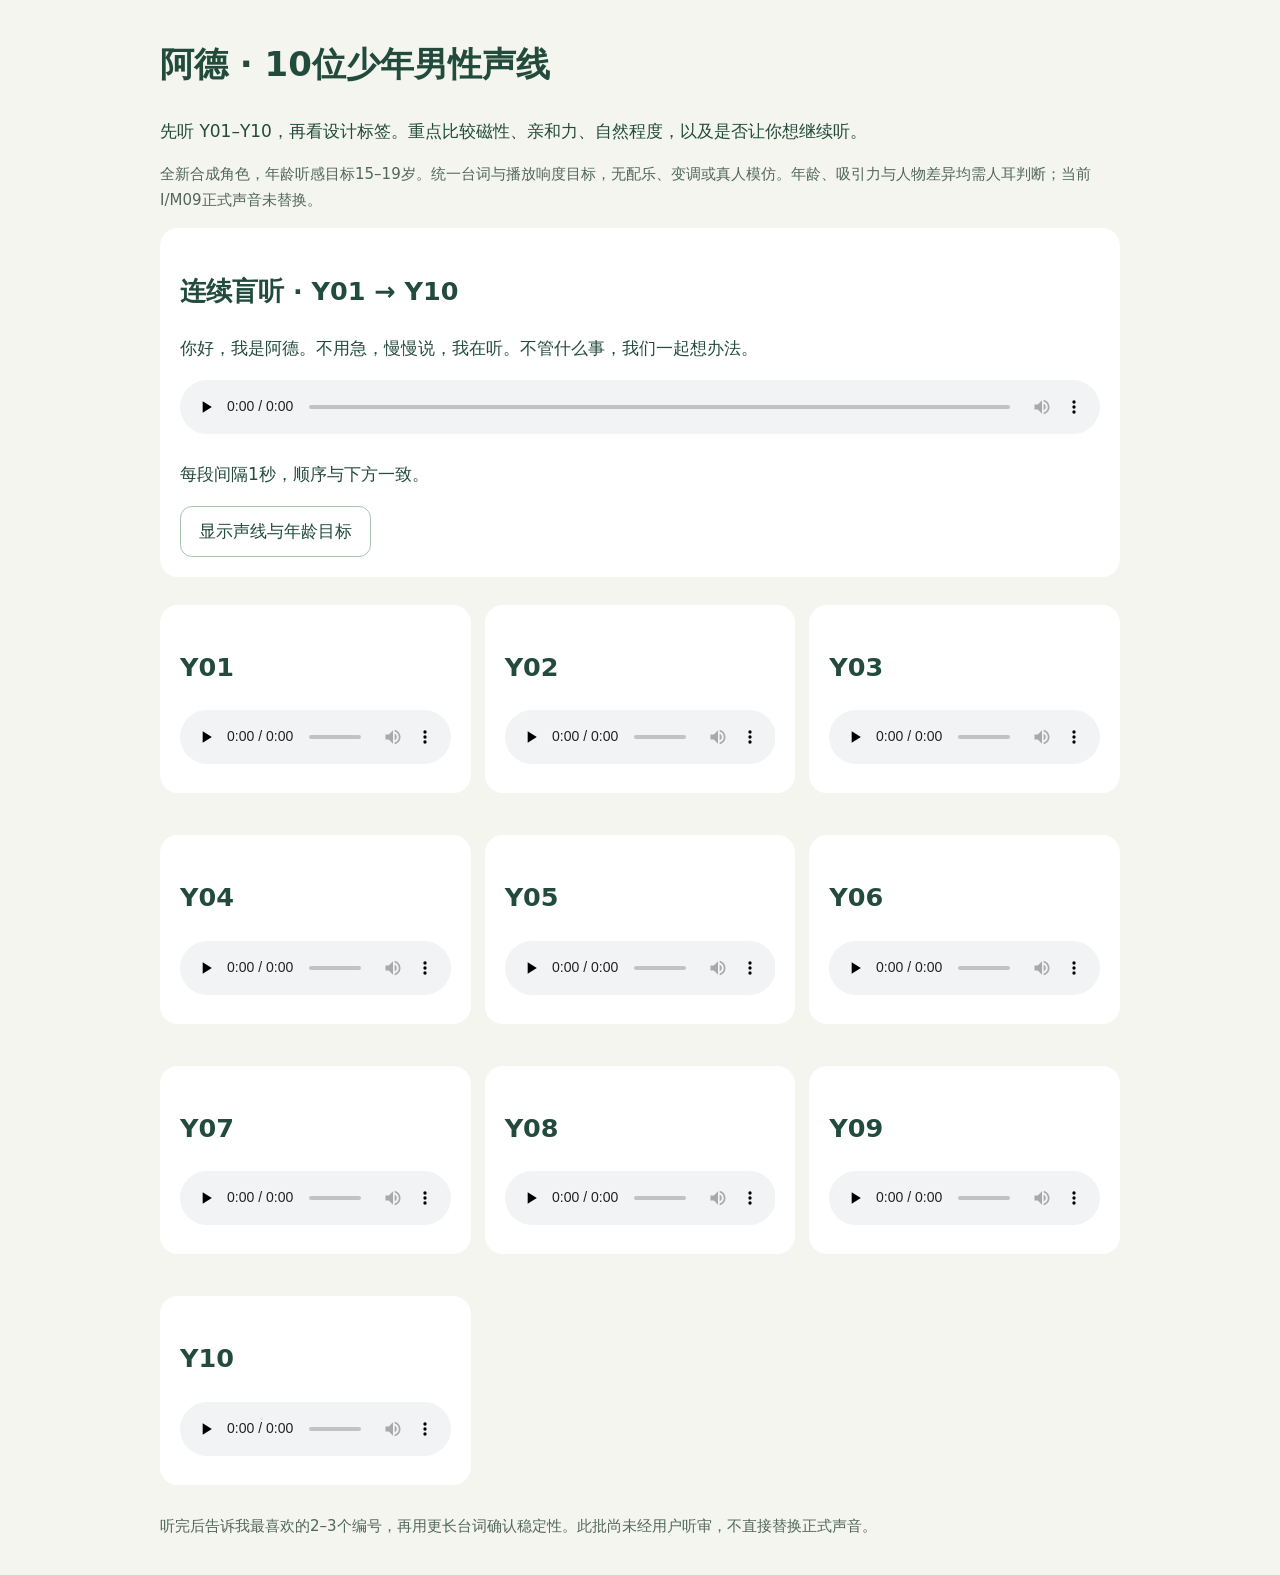
==== auditions/20261118-under20/index.html @ 5003be64 "feat: add ten under-20 male voice auditions" ====
<!doctype html><html lang="zh-CN"><meta charset="utf-8"><meta name="viewport" content="width=device-width,initial-scale=1"><title>阿德 · 10位少年男性声线试听</title><style>body{font:17px/1.7 system-ui;max-width:960px;margin:36px auto;padding:0 20px;background:#f4f5ee;color:#234b3d}article,.compare{padding:20px;background:white;border-radius:18px;margin:14px 0}.grid{display:grid;grid-template-columns:repeat(auto-fit,minmax(260px,1fr));gap:14px}audio{width:100%}button{font:inherit;padding:10px 18px;border-radius:12px;border:1px solid #abc3b1;background:white;color:inherit}.note{font-size:15px;color:#52675b}[hidden]{display:none!important}</style><h1>阿德 · 10位少年男性声线</h1><p>先听 Y01–Y10，再看设计标签。重点比较磁性、亲和力、自然程度，以及是否让你想继续听。</p><p class="note">全新合成角色，年龄听感目标15–19岁。统一台词与播放响度目标，无配乐、变调或真人模仿。年龄、吸引力与人物差异均需人耳判断；当前I/M09正式声音未替换。</p><section class="compare"><h2>连续盲听 · Y01 → Y10</h2><p>你好，我是阿德。不用急，慢慢说，我在听。不管什么事，我们一起想办法。</p><audio controls preload="none" src="Y01-Y10-comparison.wav"></audio><p>每段间隔1秒，顺序与下方一致。</p><button id="reveal">显示声线与年龄目标</button></section><div class="grid"><article><h2>Y01</h2><p class="identity" hidden>清澈少年 · 目标 15–16 岁</p><audio controls preload="none" src="audio/Y01.wav"></audio></article><article><h2>Y02</h2><p class="identity" hidden>温润学长 · 目标 18–19 岁</p><audio controls preload="none" src="audio/Y02.wav"></audio></article><article><h2>Y03</h2><p class="identity" hidden>低柔少年 · 目标 17–18 岁</p><audio controls preload="none" src="audio/Y03.wav"></audio></article><article><h2>Y04</h2><p class="identity" hidden>阳光元气 · 目标 16–17 岁</p><audio controls preload="none" src="audio/Y04.wav"></audio></article><article><h2>Y05</h2><p class="identity" hidden>轻沙少年 · 目标 18–19 岁</p><audio controls preload="none" src="audio/Y05.wav"></audio></article><article><h2>Y06</h2><p class="identity" hidden>清冷温柔 · 目标 17–18 岁</p><audio controls preload="none" src="audio/Y06.wav"></audio></article><article><h2>Y07</h2><p class="identity" hidden>明亮亲切 · 目标 15–16 岁</p><audio controls preload="none" src="audio/Y07.wav"></audio></article><article><h2>Y08</h2><p class="identity" hidden>沉静少年 · 目标 18–19 岁</p><audio controls preload="none" src="audio/Y08.wav"></audio></article><article><h2>Y09</h2><p class="identity" hidden>爽朗少年 · 目标 16–17 岁</p><audio controls preload="none" src="audio/Y09.wav"></audio></article><article><h2>Y10</h2><p class="identity" hidden>暖厚年轻 · 目标 19 岁</p><audio controls preload="none" src="audio/Y10.wav"></audio></article></div><p class="note">听完后告诉我最喜欢的2–3个编号，再用更长台词确认稳定性。此批尚未经用户听审，不直接替换正式声音。</p><script>document.querySelectorAll('audio').forEach(a=>a.addEventListener('play',()=>document.querySelectorAll('audio').forEach(b=>{if(a!==b)b.pause()})));let revealed=false;document.querySelector('#reveal').onclick=()=>{revealed=!revealed;document.querySelectorAll('.identity').forEach(e=>e.hidden=!revealed);document.querySelector('#reveal').textContent=revealed?'隐藏设计标签':'显示声线与年龄目标'};</script></html>
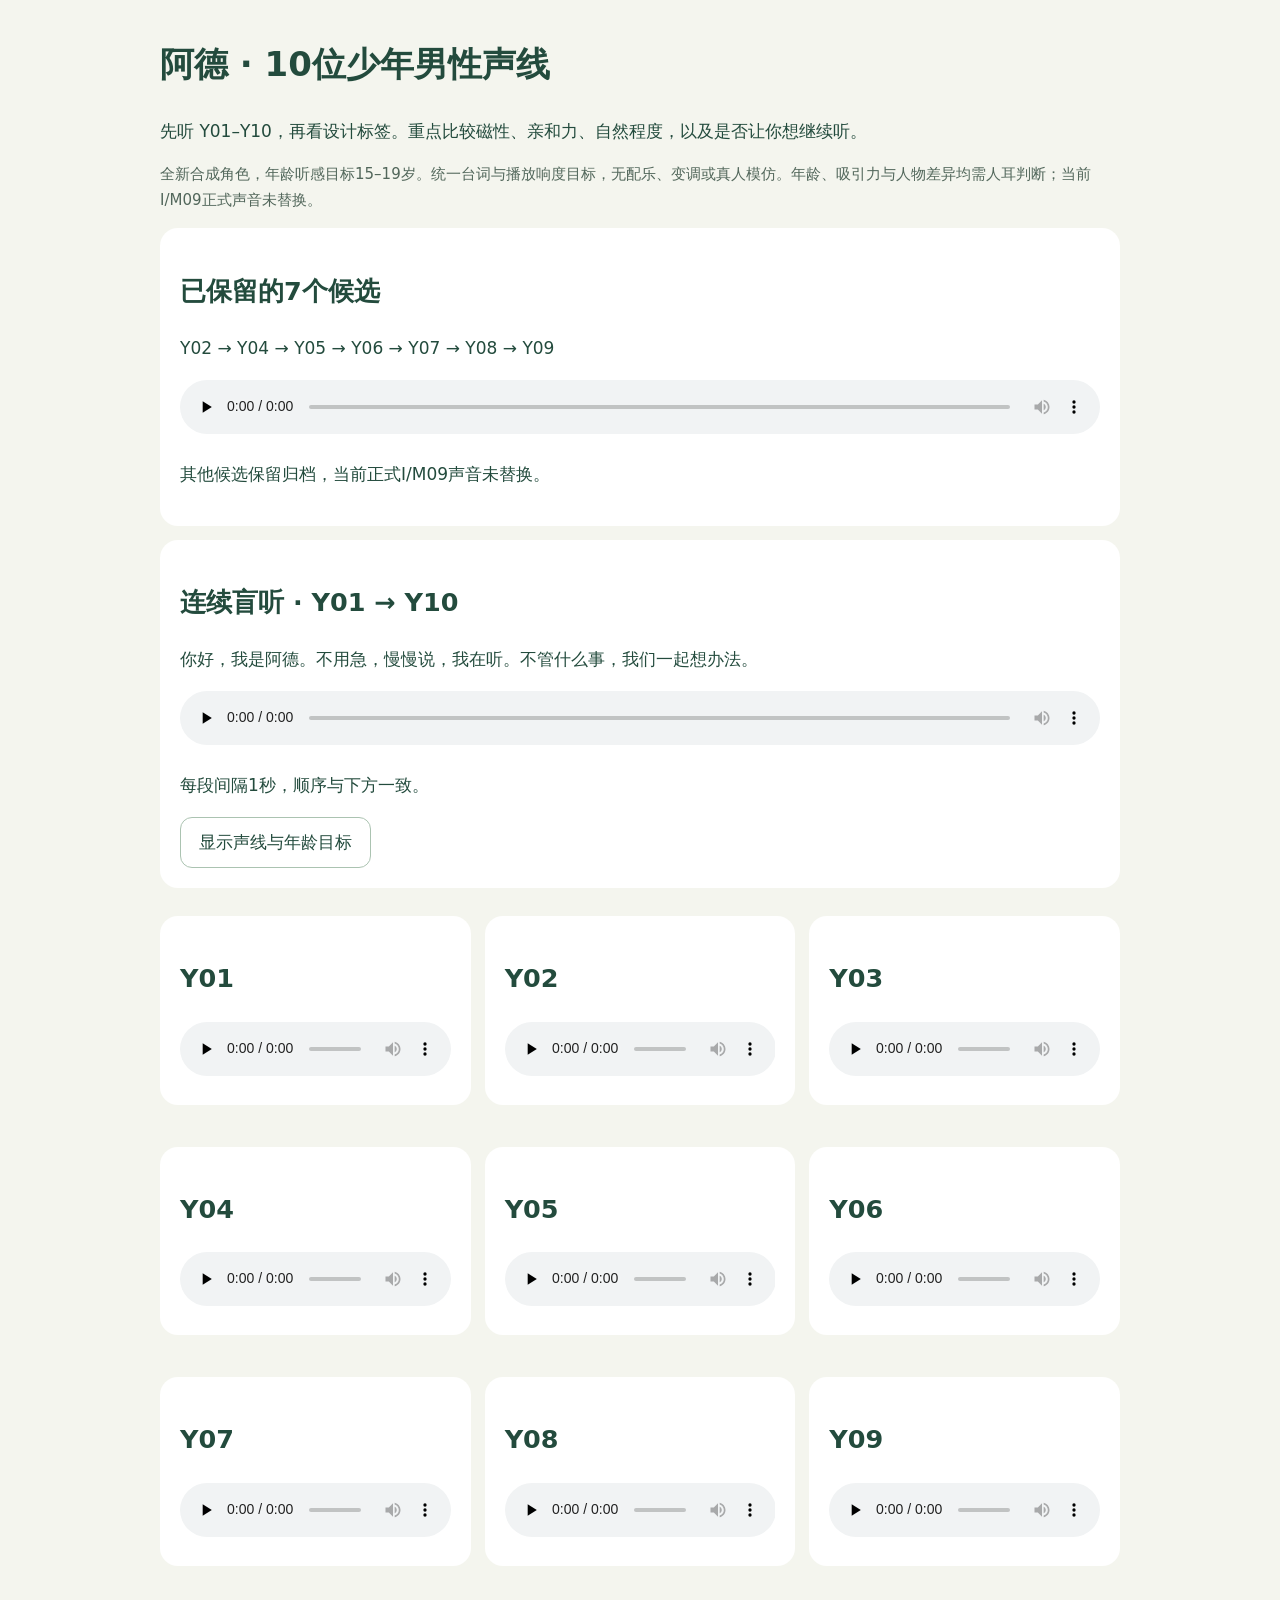
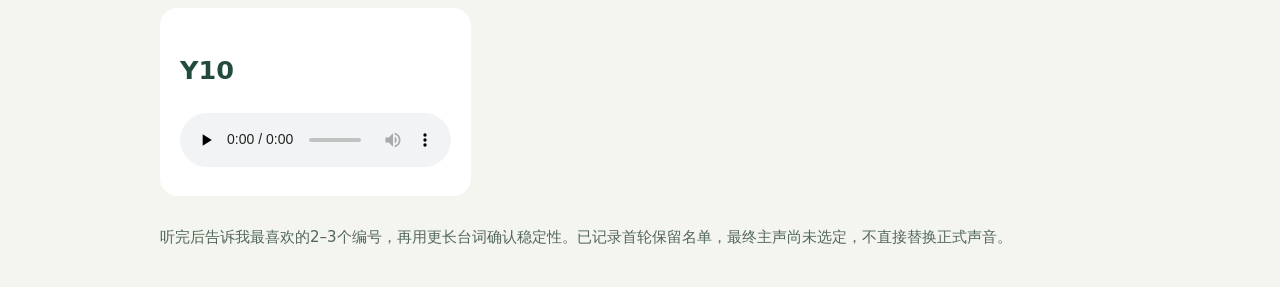
==== commit a13c1637: "feat: record seven shortlisted under-20 voices and comparison" ====
--- a/auditions/20261118-under20/index.html
+++ b/auditions/20261118-under20/index.html
@@ -1 +1 @@
-<!doctype html><html lang="zh-CN"><meta charset="utf-8"><meta name="viewport" content="width=device-width,initial-scale=1"><title>阿德 · 10位少年男性声线试听</title><style>body{font:17px/1.7 system-ui;max-width:960px;margin:36px auto;padding:0 20px;background:#f4f5ee;color:#234b3d}article,.compare{padding:20px;background:white;border-radius:18px;margin:14px 0}.grid{display:grid;grid-template-columns:repeat(auto-fit,minmax(260px,1fr));gap:14px}audio{width:100%}button{font:inherit;padding:10px 18px;border-radius:12px;border:1px solid #abc3b1;background:white;color:inherit}.note{font-size:15px;color:#52675b}[hidden]{display:none!important}</style><h1>阿德 · 10位少年男性声线</h1><p>先听 Y01–Y10，再看设计标签。重点比较磁性、亲和力、自然程度，以及是否让你想继续听。</p><p class="note">全新合成角色，年龄听感目标15–19岁。统一台词与播放响度目标，无配乐、变调或真人模仿。年龄、吸引力与人物差异均需人耳判断；当前I/M09正式声音未替换。</p><section class="compare"><h2>连续盲听 · Y01 → Y10</h2><p>你好，我是阿德。不用急，慢慢说，我在听。不管什么事，我们一起想办法。</p><audio controls preload="none" src="Y01-Y10-comparison.wav"></audio><p>每段间隔1秒，顺序与下方一致。</p><button id="reveal">显示声线与年龄目标</button></section><div class="grid"><article><h2>Y01</h2><p class="identity" hidden>清澈少年 · 目标 15–16 岁</p><audio controls preload="none" src="audio/Y01.wav"></audio></article><article><h2>Y02</h2><p class="identity" hidden>温润学长 · 目标 18–19 岁</p><audio controls preload="none" src="audio/Y02.wav"></audio></article><article><h2>Y03</h2><p class="identity" hidden>低柔少年 · 目标 17–18 岁</p><audio controls preload="none" src="audio/Y03.wav"></audio></article><article><h2>Y04</h2><p class="identity" hidden>阳光元气 · 目标 16–17 岁</p><audio controls preload="none" src="audio/Y04.wav"></audio></article><article><h2>Y05</h2><p class="identity" hidden>轻沙少年 · 目标 18–19 岁</p><audio controls preload="none" src="audio/Y05.wav"></audio></article><article><h2>Y06</h2><p class="identity" hidden>清冷温柔 · 目标 17–18 岁</p><audio controls preload="none" src="audio/Y06.wav"></audio></article><article><h2>Y07</h2><p class="identity" hidden>明亮亲切 · 目标 15–16 岁</p><audio controls preload="none" src="audio/Y07.wav"></audio></article><article><h2>Y08</h2><p class="identity" hidden>沉静少年 · 目标 18–19 岁</p><audio controls preload="none" src="audio/Y08.wav"></audio></article><article><h2>Y09</h2><p class="identity" hidden>爽朗少年 · 目标 16–17 岁</p><audio controls preload="none" src="audio/Y09.wav"></audio></article><article><h2>Y10</h2><p class="identity" hidden>暖厚年轻 · 目标 19 岁</p><audio controls preload="none" src="audio/Y10.wav"></audio></article></div><p class="note">听完后告诉我最喜欢的2–3个编号，再用更长台词确认稳定性。此批尚未经用户听审，不直接替换正式声音。</p><script>document.querySelectorAll('audio').forEach(a=>a.addEventListener('play',()=>document.querySelectorAll('audio').forEach(b=>{if(a!==b)b.pause()})));let revealed=false;document.querySelector('#reveal').onclick=()=>{revealed=!revealed;document.querySelectorAll('.identity').forEach(e=>e.hidden=!revealed);document.querySelector('#reveal').textContent=revealed?'隐藏设计标签':'显示声线与年龄目标'};</script></html>+<!doctype html><html lang="zh-CN"><meta charset="utf-8"><meta name="viewport" content="width=device-width,initial-scale=1"><title>阿德 · 10位少年男性声线试听</title><style>body{font:17px/1.7 system-ui;max-width:960px;margin:36px auto;padding:0 20px;background:#f4f5ee;color:#234b3d}article,.compare{padding:20px;background:white;border-radius:18px;margin:14px 0}.grid{display:grid;grid-template-columns:repeat(auto-fit,minmax(260px,1fr));gap:14px}audio{width:100%}button{font:inherit;padding:10px 18px;border-radius:12px;border:1px solid #abc3b1;background:white;color:inherit}.note{font-size:15px;color:#52675b}[hidden]{display:none!important}</style><h1>阿德 · 10位少年男性声线</h1><p>先听 Y01–Y10，再看设计标签。重点比较磁性、亲和力、自然程度，以及是否让你想继续听。</p><p class="note">全新合成角色，年龄听感目标15–19岁。统一台词与播放响度目标，无配乐、变调或真人模仿。年龄、吸引力与人物差异均需人耳判断；当前I/M09正式声音未替换。</p><section class="compare"><h2>已保留的7个候选</h2><p>Y02 → Y04 → Y05 → Y06 → Y07 → Y08 → Y09</p><audio controls preload="none" src="Y-shortlist-comparison.wav"></audio><p>其他候选保留归档，当前正式I/M09声音未替换。</p></section><section class="compare"><h2>连续盲听 · Y01 → Y10</h2><p>你好，我是阿德。不用急，慢慢说，我在听。不管什么事，我们一起想办法。</p><audio controls preload="none" src="Y01-Y10-comparison.wav"></audio><p>每段间隔1秒，顺序与下方一致。</p><button id="reveal">显示声线与年龄目标</button></section><div class="grid"><article><h2>Y01</h2><p class="identity" hidden>清澈少年 · 目标 15–16 岁</p><audio controls preload="none" src="audio/Y01.wav"></audio></article><article><h2>Y02</h2><p class="identity" hidden>温润学长 · 目标 18–19 岁</p><audio controls preload="none" src="audio/Y02.wav"></audio></article><article><h2>Y03</h2><p class="identity" hidden>低柔少年 · 目标 17–18 岁</p><audio controls preload="none" src="audio/Y03.wav"></audio></article><article><h2>Y04</h2><p class="identity" hidden>阳光元气 · 目标 16–17 岁</p><audio controls preload="none" src="audio/Y04.wav"></audio></article><article><h2>Y05</h2><p class="identity" hidden>轻沙少年 · 目标 18–19 岁</p><audio controls preload="none" src="audio/Y05.wav"></audio></article><article><h2>Y06</h2><p class="identity" hidden>清冷温柔 · 目标 17–18 岁</p><audio controls preload="none" src="audio/Y06.wav"></audio></article><article><h2>Y07</h2><p class="identity" hidden>明亮亲切 · 目标 15–16 岁</p><audio controls preload="none" src="audio/Y07.wav"></audio></article><article><h2>Y08</h2><p class="identity" hidden>沉静少年 · 目标 18–19 岁</p><audio controls preload="none" src="audio/Y08.wav"></audio></article><article><h2>Y09</h2><p class="identity" hidden>爽朗少年 · 目标 16–17 岁</p><audio controls preload="none" src="audio/Y09.wav"></audio></article><article><h2>Y10</h2><p class="identity" hidden>暖厚年轻 · 目标 19 岁</p><audio controls preload="none" src="audio/Y10.wav"></audio></article></div><p class="note">听完后告诉我最喜欢的2–3个编号，再用更长台词确认稳定性。已记录首轮保留名单，最终主声尚未选定，不直接替换正式声音。</p><script>document.querySelectorAll('audio').forEach(a=>a.addEventListener('play',()=>document.querySelectorAll('audio').forEach(b=>{if(a!==b)b.pause()})));let revealed=false;document.querySelector('#reveal').onclick=()=>{revealed=!revealed;document.querySelectorAll('.identity').forEach(e=>e.hidden=!revealed);document.querySelector('#reveal').textContent=revealed?'隐藏设计标签':'显示声线与年龄目标'};</script></html>
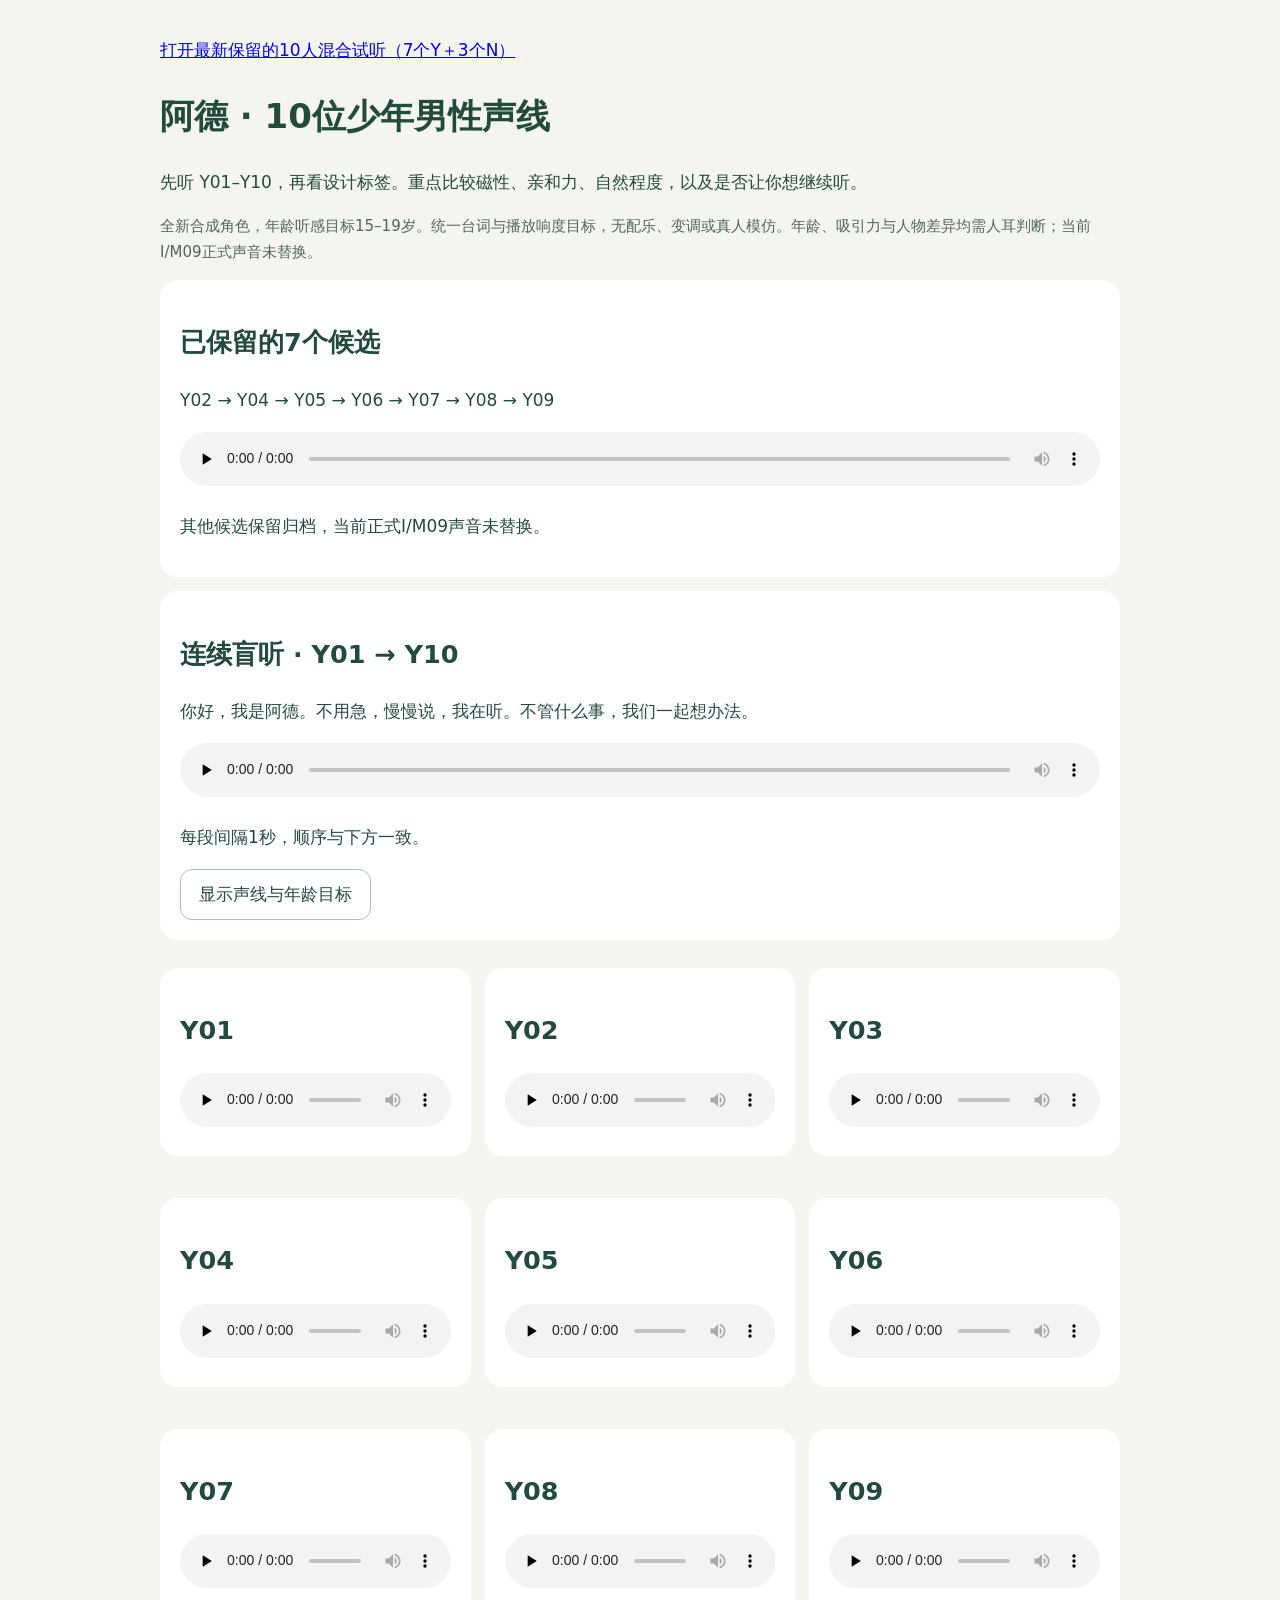
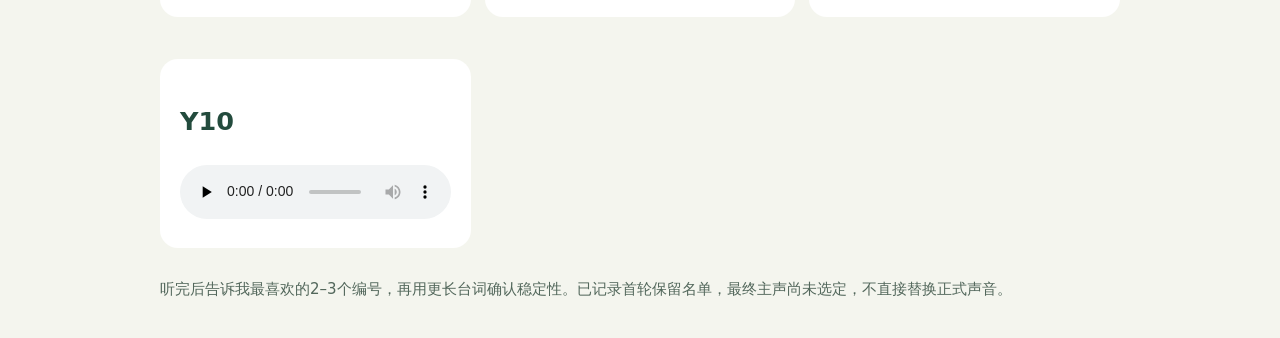
==== commit fff869ca: "feat: combine three selected N voices with seven Y candidates" ====
--- a/auditions/20261118-under20/index.html
+++ b/auditions/20261118-under20/index.html
@@ -1 +1 @@
-<!doctype html><html lang="zh-CN"><meta charset="utf-8"><meta name="viewport" content="width=device-width,initial-scale=1"><title>阿德 · 10位少年男性声线试听</title><style>body{font:17px/1.7 system-ui;max-width:960px;margin:36px auto;padding:0 20px;background:#f4f5ee;color:#234b3d}article,.compare{padding:20px;background:white;border-radius:18px;margin:14px 0}.grid{display:grid;grid-template-columns:repeat(auto-fit,minmax(260px,1fr));gap:14px}audio{width:100%}button{font:inherit;padding:10px 18px;border-radius:12px;border:1px solid #abc3b1;background:white;color:inherit}.note{font-size:15px;color:#52675b}[hidden]{display:none!important}</style><h1>阿德 · 10位少年男性声线</h1><p>先听 Y01–Y10，再看设计标签。重点比较磁性、亲和力、自然程度，以及是否让你想继续听。</p><p class="note">全新合成角色，年龄听感目标15–19岁。统一台词与播放响度目标，无配乐、变调或真人模仿。年龄、吸引力与人物差异均需人耳判断；当前I/M09正式声音未替换。</p><section class="compare"><h2>已保留的7个候选</h2><p>Y02 → Y04 → Y05 → Y06 → Y07 → Y08 → Y09</p><audio controls preload="none" src="Y-shortlist-comparison.wav"></audio><p>其他候选保留归档，当前正式I/M09声音未替换。</p></section><section class="compare"><h2>连续盲听 · Y01 → Y10</h2><p>你好，我是阿德。不用急，慢慢说，我在听。不管什么事，我们一起想办法。</p><audio controls preload="none" src="Y01-Y10-comparison.wav"></audio><p>每段间隔1秒，顺序与下方一致。</p><button id="reveal">显示声线与年龄目标</button></section><div class="grid"><article><h2>Y01</h2><p class="identity" hidden>清澈少年 · 目标 15–16 岁</p><audio controls preload="none" src="audio/Y01.wav"></audio></article><article><h2>Y02</h2><p class="identity" hidden>温润学长 · 目标 18–19 岁</p><audio controls preload="none" src="audio/Y02.wav"></audio></article><article><h2>Y03</h2><p class="identity" hidden>低柔少年 · 目标 17–18 岁</p><audio controls preload="none" src="audio/Y03.wav"></audio></article><article><h2>Y04</h2><p class="identity" hidden>阳光元气 · 目标 16–17 岁</p><audio controls preload="none" src="audio/Y04.wav"></audio></article><article><h2>Y05</h2><p class="identity" hidden>轻沙少年 · 目标 18–19 岁</p><audio controls preload="none" src="audio/Y05.wav"></audio></article><article><h2>Y06</h2><p class="identity" hidden>清冷温柔 · 目标 17–18 岁</p><audio controls preload="none" src="audio/Y06.wav"></audio></article><article><h2>Y07</h2><p class="identity" hidden>明亮亲切 · 目标 15–16 岁</p><audio controls preload="none" src="audio/Y07.wav"></audio></article><article><h2>Y08</h2><p class="identity" hidden>沉静少年 · 目标 18–19 岁</p><audio controls preload="none" src="audio/Y08.wav"></audio></article><article><h2>Y09</h2><p class="identity" hidden>爽朗少年 · 目标 16–17 岁</p><audio controls preload="none" src="audio/Y09.wav"></audio></article><article><h2>Y10</h2><p class="identity" hidden>暖厚年轻 · 目标 19 岁</p><audio controls preload="none" src="audio/Y10.wav"></audio></article></div><p class="note">听完后告诉我最喜欢的2–3个编号，再用更长台词确认稳定性。已记录首轮保留名单，最终主声尚未选定，不直接替换正式声音。</p><script>document.querySelectorAll('audio').forEach(a=>a.addEventListener('play',()=>document.querySelectorAll('audio').forEach(b=>{if(a!==b)b.pause()})));let revealed=false;document.querySelector('#reveal').onclick=()=>{revealed=!revealed;document.querySelectorAll('.identity').forEach(e=>e.hidden=!revealed);document.querySelector('#reveal').textContent=revealed?'隐藏设计标签':'显示声线与年龄目标'};</script></html>+<!doctype html><html lang="zh-CN"><meta charset="utf-8"><meta name="viewport" content="width=device-width,initial-scale=1"><title>阿德 · 10位少年男性声线试听</title><style>body{font:17px/1.7 system-ui;max-width:960px;margin:36px auto;padding:0 20px;background:#f4f5ee;color:#234b3d}article,.compare{padding:20px;background:white;border-radius:18px;margin:14px 0}.grid{display:grid;grid-template-columns:repeat(auto-fit,minmax(260px,1fr));gap:14px}audio{width:100%}button{font:inherit;padding:10px 18px;border-radius:12px;border:1px solid #abc3b1;background:white;color:inherit}.note{font-size:15px;color:#52675b}[hidden]{display:none!important}</style><p><a href="selected10/index.html">打开最新保留的10人混合试听（7个Y＋3个N）</a></p><h1>阿德 · 10位少年男性声线</h1><p>先听 Y01–Y10，再看设计标签。重点比较磁性、亲和力、自然程度，以及是否让你想继续听。</p><p class="note">全新合成角色，年龄听感目标15–19岁。统一台词与播放响度目标，无配乐、变调或真人模仿。年龄、吸引力与人物差异均需人耳判断；当前I/M09正式声音未替换。</p><section class="compare"><h2>已保留的7个候选</h2><p>Y02 → Y04 → Y05 → Y06 → Y07 → Y08 → Y09</p><audio controls preload="none" src="Y-shortlist-comparison.wav"></audio><p>其他候选保留归档，当前正式I/M09声音未替换。</p></section><section class="compare"><h2>连续盲听 · Y01 → Y10</h2><p>你好，我是阿德。不用急，慢慢说，我在听。不管什么事，我们一起想办法。</p><audio controls preload="none" src="Y01-Y10-comparison.wav"></audio><p>每段间隔1秒，顺序与下方一致。</p><button id="reveal">显示声线与年龄目标</button></section><div class="grid"><article><h2>Y01</h2><p class="identity" hidden>清澈少年 · 目标 15–16 岁</p><audio controls preload="none" src="audio/Y01.wav"></audio></article><article><h2>Y02</h2><p class="identity" hidden>温润学长 · 目标 18–19 岁</p><audio controls preload="none" src="audio/Y02.wav"></audio></article><article><h2>Y03</h2><p class="identity" hidden>低柔少年 · 目标 17–18 岁</p><audio controls preload="none" src="audio/Y03.wav"></audio></article><article><h2>Y04</h2><p class="identity" hidden>阳光元气 · 目标 16–17 岁</p><audio controls preload="none" src="audio/Y04.wav"></audio></article><article><h2>Y05</h2><p class="identity" hidden>轻沙少年 · 目标 18–19 岁</p><audio controls preload="none" src="audio/Y05.wav"></audio></article><article><h2>Y06</h2><p class="identity" hidden>清冷温柔 · 目标 17–18 岁</p><audio controls preload="none" src="audio/Y06.wav"></audio></article><article><h2>Y07</h2><p class="identity" hidden>明亮亲切 · 目标 15–16 岁</p><audio controls preload="none" src="audio/Y07.wav"></audio></article><article><h2>Y08</h2><p class="identity" hidden>沉静少年 · 目标 18–19 岁</p><audio controls preload="none" src="audio/Y08.wav"></audio></article><article><h2>Y09</h2><p class="identity" hidden>爽朗少年 · 目标 16–17 岁</p><audio controls preload="none" src="audio/Y09.wav"></audio></article><article><h2>Y10</h2><p class="identity" hidden>暖厚年轻 · 目标 19 岁</p><audio controls preload="none" src="audio/Y10.wav"></audio></article></div><p class="note">听完后告诉我最喜欢的2–3个编号，再用更长台词确认稳定性。已记录首轮保留名单，最终主声尚未选定，不直接替换正式声音。</p><script>document.querySelectorAll('audio').forEach(a=>a.addEventListener('play',()=>document.querySelectorAll('audio').forEach(b=>{if(a!==b)b.pause()})));let revealed=false;document.querySelector('#reveal').onclick=()=>{revealed=!revealed;document.querySelectorAll('.identity').forEach(e=>e.hidden=!revealed);document.querySelector('#reveal').textContent=revealed?'隐藏设计标签':'显示声线与年龄目标'};</script></html>
